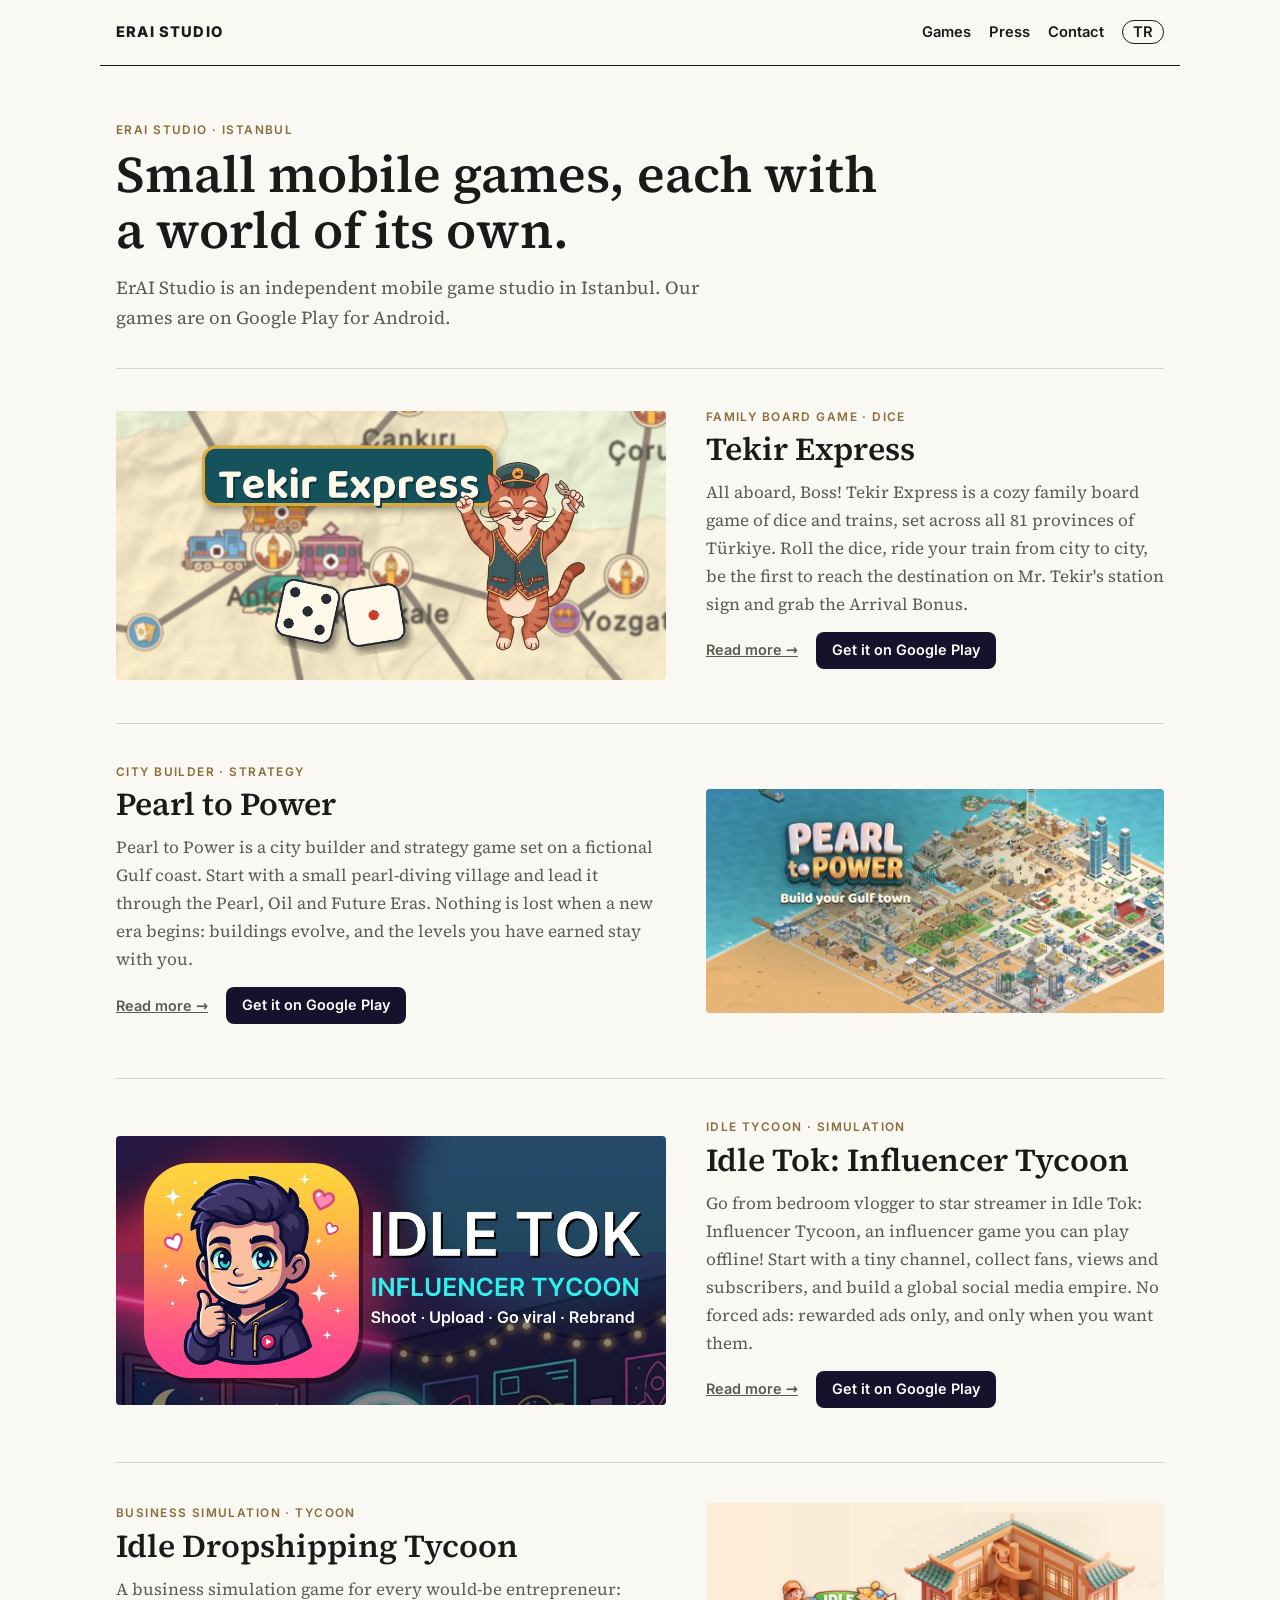
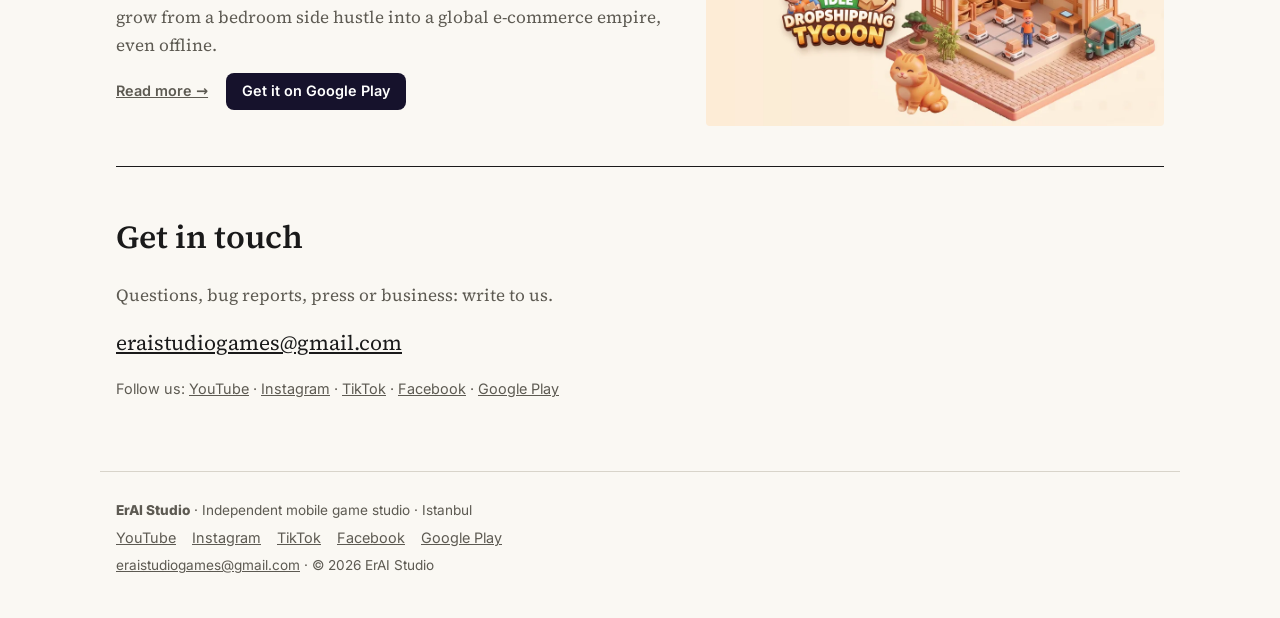
==== index.html @ 65d72d30 "eraistudio.com: editoryal tasarımlı yeni site (EN + TR) - Ana sayfa, 4 oyun sayfası, basın kiti; Tür" ====
<!doctype html>
<html lang="en"><head><meta charset="utf-8"><meta name="viewport" content="width=device-width,initial-scale=1">
<title>ErAI Studio · Mobile games</title><meta name="description" content="ErAI Studio is an independent mobile game studio in Istanbul. Our games are on Google Play for Android.">
<link rel="canonical" href="https://eraistudio.com/"><link rel="alternate" hreflang="en" href="https://eraistudio.com/"><link rel="alternate" hreflang="tr" href="https://eraistudio.com/tr/"><link rel="alternate" hreflang="x-default" href="https://eraistudio.com/">
<meta property="og:type" content="website"><meta property="og:site_name" content="ErAI Studio"><meta property="og:title" content="ErAI Studio · Mobile games">
<meta property="og:description" content="ErAI Studio is an independent mobile game studio in Istanbul. Our games are on Google Play for Android."><meta property="og:url" content="https://eraistudio.com/"><meta property="og:image" content="https://eraistudio.com/img/brand/icon-512.png">
<meta name="twitter:card" content="summary_large_image"><meta name="theme-color" content="#faf8f3">
<link rel="icon" href="/favicon.ico" sizes="any"><link rel="apple-touch-icon" href="/img/brand/apple-touch-icon.png">
<link rel="stylesheet" href="/fonts/fonts.css"><style>:root{--bg:#faf8f3;--ink:#1a1a1a;--muted:#5d5a52;--line:#d8d4ca;--accent:#8a6d3b;--card:#fff;--btn:#16122C;--btn-ink:#fff}
@media (prefers-color-scheme:dark){:root{--bg:#14131a;--ink:#ecebe6;--muted:#a7a49b;--line:#2e2c36;--accent:#d9b57a;--card:#1d1c24;--btn:#ecebe6;--btn-ink:#14131a}}
*{box-sizing:border-box}html{-webkit-text-size-adjust:100%}
body{margin:0;background:var(--bg);color:var(--ink);font:17px/1.65 'Source Serif 4',Georgia,serif}
img{max-width:100%;height:auto;display:block}a{color:inherit}
.top{display:flex;justify-content:space-between;align-items:center;gap:16px;flex-wrap:wrap;max-width:1080px;margin:0 auto;padding:22px 16px;border-bottom:1px solid var(--ink);font:600 .92rem/1.4 Inter,system-ui,sans-serif}
.logo{font-weight:800;letter-spacing:.08em;text-transform:uppercase;text-decoration:none}
.top nav a{margin-left:18px;text-decoration:none}.top nav a:hover{text-decoration:underline}
.lang{border:1px solid var(--ink);border-radius:999px;padding:2px 10px}
main{max-width:1080px;margin:0 auto;padding:0 16px}
.kicker{font:600 .74rem/1.4 Inter,system-ui,sans-serif;letter-spacing:.12em;text-transform:uppercase;color:var(--accent)}
.intro{padding:56px 0 34px}.intro h1{font-size:clamp(2.1rem,5vw,3.2rem);font-weight:600;line-height:1.1;margin:8px 0 14px;max-width:800px}
.lede{color:var(--muted);font-size:1.15rem;max-width:640px;margin:0}
.row{display:grid;grid-template-columns:1.2fr 1fr;gap:40px;align-items:center;padding:40px 0;border-top:1px solid var(--line)}
.row:nth-child(even) .img{order:2}
.row .img img{border-radius:4px}.row h2{font-size:2rem;font-weight:600;margin:6px 0 10px;line-height:1.15}.row h2 a{text-decoration:none}
.row p{color:var(--muted);margin:0 0 14px}
.links{font:600 .9rem/1.4 Inter,system-ui,sans-serif;display:flex;gap:18px;align-items:center;flex-wrap:wrap}
.play{display:inline-block;background:var(--btn);color:var(--btn-ink);text-decoration:none;padding:9px 16px;border-radius:8px;font:600 .9rem/1.3 Inter,system-ui,sans-serif}
.contact{border-top:1px solid var(--ink);padding:44px 0 56px}.contact h2{font-size:2rem;font-weight:600;margin:0 0 6px}
.contact p{color:var(--muted)}.mail{font-size:1.3rem;color:var(--ink)!important}
.soc{font:.9rem/1.6 Inter,system-ui,sans-serif}
.foot{max-width:1080px;margin:0 auto;padding:26px 16px 40px;border-top:1px solid var(--line);color:var(--muted);font:.85rem/1.8 Inter,system-ui,sans-serif;display:grid;gap:4px}
.foot .soc a{margin-right:12px}
.crumb{font:600 .88rem/1.4 Inter,system-ui,sans-serif;margin:26px 0 0}.crumb a{text-decoration:none}
.ghead{display:flex;gap:22px;align-items:center;padding:26px 0}.ghead .icon{border-radius:22px;width:96px;height:96px}
.ghead h1{font-size:clamp(1.9rem,4.5vw,2.8rem);font-weight:600;margin:4px 0 12px;line-height:1.1}.ghead p{margin:0}
.hero{border-radius:6px;width:100%}
.cols{display:grid;grid-template-columns:1fr 300px;gap:48px;padding:30px 0}
.text h2,.game>h2,.press h2{font-size:1.6rem;font-weight:600;margin:10px 0 8px}
.text h3{font:700 .85rem/1.4 Inter,system-ui,sans-serif;letter-spacing:.06em;margin:26px 0 6px}
.text ul{padding-left:20px}.text li{margin:4px 0}
.facts{border-top:2px solid var(--ink);padding-top:12px;font:.9rem/1.5 Inter,system-ui,sans-serif;align-self:start;position:sticky;top:16px}
.facts dt{color:var(--muted);font-size:.75rem;text-transform:uppercase;letter-spacing:.08em;margin-top:12px}.facts dd{margin:2px 0 0;overflow-wrap:anywhere}
.shots{display:grid;grid-template-columns:repeat(4,1fr);gap:14px;padding:6px 0 56px}.shots img{border-radius:10px;border:1px solid var(--line)}
.press{padding-bottom:56px}.logos{display:grid;grid-template-columns:repeat(3,1fr);gap:16px}
.dl{margin:0;background:var(--card);border:1px solid var(--line);border-radius:8px;padding:14px}.dl.dark{background:#0E0E16}
.dl img{height:110px;width:100%;object-fit:contain}.dl figcaption{font:.85rem Inter,system-ui,sans-serif;margin-top:8px}.dl.dark figcaption a{color:#fff}
.pk{border-top:1px solid var(--line);padding:22px 0}.pk h3{font-size:1.4rem;font-weight:600;margin:0}.pk p{font:.88rem/1.6 Inter,system-ui,sans-serif}
.pkimg{display:grid;grid-template-columns:120px 1fr;gap:14px;align-items:center;max-width:620px}.pkimg img:first-child{border-radius:24px}
@media (max-width:760px){.row{grid-template-columns:1fr;gap:18px;padding:30px 0}.row .img{order:0!important}
.cols{grid-template-columns:1fr;gap:20px}.facts{position:static}.shots{grid-template-columns:repeat(2,1fr)}
.logos{grid-template-columns:1fr}.ghead .icon{width:72px;height:72px;border-radius:16px}.top nav a{margin-left:12px}}
.row>*,.cols>*,.ghead>*{min-width:0}
</style><script type="application/ld+json">{"@context": "https://schema.org", "@type": "Organization", "name": "ErAI Studio", "url": "https://eraistudio.com/", "logo": "https://eraistudio.com/img/brand/icon-512.png", "email": "eraistudiogames@gmail.com", "sameAs": ["https://www.youtube.com/@eraistudiogames", "https://www.instagram.com/eraistudiogames/", "https://www.tiktok.com/@eraistudio_games", "https://www.facebook.com/profile.php?id=61594981989212", "https://play.google.com/store/apps/dev?id=8369372898684036857"], "address": {"@type": "PostalAddress", "addressLocality": "Istanbul", "addressCountry": "TR"}}</script></head>
<body><header class="top"><a class="logo" href="/" lang="en">ErAI Studio</a>
<nav><a href="/#games">Games</a><a href="/press/">Press</a><a href="/#contact">Contact</a><a class="lang" href="/tr/" hreflang="tr" lang="tr">TR</a></nav></header>
<main><section class="intro"><div class="kicker"><span lang="en">ErAI Studio</span> · Istanbul</div><h1>Small mobile games, each with a world of its own.</h1><p class="lede">ErAI Studio is an independent mobile game studio in Istanbul. Our games are on Google Play for Android.</p></section>
<section id="games"><article class="row"><a class="img" href="/games/tekir-express/"><img src="/img/tekir-express/feature-en.webp" width="1024" height="500" alt="Tekir Express" loading="lazy"></a>
<div><div class="kicker">Family board game · Dice</div><h2><a href="/games/tekir-express/">Tekir Express</a></h2><p>All aboard, Boss! Tekir Express is a cozy family board game of dice and trains, set across all 81 provinces of Türkiye. Roll the dice, ride your train from city to city, be the first to reach the destination on Mr. Tekir&#x27;s station sign and grab the Arrival Bonus.</p>
<p class="links"><a href="/games/tekir-express/">Read more →</a> <a class="play" href="https://play.google.com/store/apps/details?id=com.eraistudio.tekirexpress&hl=en">Get it on Google Play</a></p></div></article><article class="row"><a class="img" href="/games/pearl-to-power/"><img src="/img/pearl-to-power/feature-en.webp" width="1024" height="500" alt="Pearl to Power" loading="lazy"></a>
<div><div class="kicker">City builder · Strategy</div><h2><a href="/games/pearl-to-power/">Pearl to Power</a></h2><p>Pearl to Power is a city builder and strategy game set on a fictional Gulf coast. Start with a small pearl-diving village and lead it through the Pearl, Oil and Future Eras. Nothing is lost when a new era begins: buildings evolve, and the levels you have earned stay with you.</p>
<p class="links"><a href="/games/pearl-to-power/">Read more →</a> <a class="play" href="https://play.google.com/store/apps/details?id=com.eraistudio.pearltopower&hl=en">Get it on Google Play</a></p></div></article><article class="row"><a class="img" href="/games/idle-tok/"><img src="/img/idle-tok/feature-en.webp" width="1024" height="500" alt="Idle Tok: Influencer Tycoon" loading="lazy"></a>
<div><div class="kicker">Idle tycoon · Simulation</div><h2><a href="/games/idle-tok/">Idle Tok: Influencer Tycoon</a></h2><p>Go from bedroom vlogger to star streamer in Idle Tok: Influencer Tycoon, an influencer game you can play offline! Start with a tiny channel, collect fans, views and subscribers, and build a global social media empire. No forced ads: rewarded ads only, and only when you want them.</p>
<p class="links"><a href="/games/idle-tok/">Read more →</a> <a class="play" href="https://play.google.com/store/apps/details?id=com.eraistudio.idletok&hl=en">Get it on Google Play</a></p></div></article><article class="row"><a class="img" href="/games/idle-dropshipping-tycoon/"><img src="/img/idle-dropshipping-tycoon/feature-en.webp" width="1024" height="500" alt="Idle Dropshipping Tycoon" loading="lazy"></a>
<div><div class="kicker">Business simulation · Tycoon</div><h2><a href="/games/idle-dropshipping-tycoon/">Idle Dropshipping Tycoon</a></h2><p>A business simulation game for every would-be entrepreneur: grow from a bedroom side hustle into a global e-commerce empire, even offline.</p>
<p class="links"><a href="/games/idle-dropshipping-tycoon/">Read more →</a> <a class="play" href="https://play.google.com/store/apps/details?id=com.eraistudio.idledropshippingtycoon&hl=en">Get it on Google Play</a></p></div></article></section>
<section id="contact" class="contact"><h2>Get in touch</h2><p>Questions, bug reports, press or business: write to us.</p><p><a class="mail" href="mailto:eraistudiogames@gmail.com">eraistudiogames@gmail.com</a></p>
<p class="soc">Follow us: <a href="https://www.youtube.com/@eraistudiogames" rel="me noopener">YouTube</a> · <a href="https://www.instagram.com/eraistudiogames/" rel="me noopener">Instagram</a> · <a href="https://www.tiktok.com/@eraistudio_games" rel="me noopener">TikTok</a> · <a href="https://www.facebook.com/profile.php?id=61594981989212" rel="me noopener">Facebook</a> · <a href="https://play.google.com/store/apps/dev?id=8369372898684036857" rel="me noopener">Google Play</a></p></section></main>
<footer class="foot"><div><strong>ErAI Studio</strong> · Independent mobile game studio · Istanbul</div>
<div class="soc"><a href="https://www.youtube.com/@eraistudiogames" rel="me noopener">YouTube</a> <a href="https://www.instagram.com/eraistudiogames/" rel="me noopener">Instagram</a> <a href="https://www.tiktok.com/@eraistudio_games" rel="me noopener">TikTok</a> <a href="https://www.facebook.com/profile.php?id=61594981989212" rel="me noopener">Facebook</a> <a href="https://play.google.com/store/apps/dev?id=8369372898684036857" rel="me noopener">Google Play</a></div>
<div><a href="mailto:eraistudiogames@gmail.com">eraistudiogames@gmail.com</a> · © 2026 ErAI Studio</div></footer></body></html>
---- fonts/fonts.css ----
@font-face {
  font-family: 'Inter';
  font-style: normal;
  font-weight: 400;
  font-display: swap;
  src: url(/fonts/Inter-400-latin-ext.woff2) format('woff2');
  unicode-range: U+0100-02BA, U+02BD-02C5, U+02C7-02CC, U+02CE-02D7, U+02DD-02FF, U+0304, U+0308, U+0329, U+1D00-1DBF, U+1E00-1E9F, U+1EF2-1EFF, U+2020, U+20A0-20AB, U+20AD-20C4, U+2113, U+2C60-2C7F, U+A720-A7FF;
}
@font-face {
  font-family: 'Inter';
  font-style: normal;
  font-weight: 400;
  font-display: swap;
  src: url(/fonts/Inter-400-latin.woff2) format('woff2');
  unicode-range: U+0000-00FF, U+0131, U+0152-0153, U+02BB-02BC, U+02C6, U+02DA, U+02DC, U+0304, U+0308, U+0329, U+2000-206F, U+20AC, U+2122, U+2191, U+2193, U+2212, U+2215, U+FEFF, U+FFFD;
}
@font-face {
  font-family: 'Inter';
  font-style: normal;
  font-weight: 600;
  font-display: swap;
  src: url(/fonts/Inter-600-latin-ext.woff2) format('woff2');
  unicode-range: U+0100-02BA, U+02BD-02C5, U+02C7-02CC, U+02CE-02D7, U+02DD-02FF, U+0304, U+0308, U+0329, U+1D00-1DBF, U+1E00-1E9F, U+1EF2-1EFF, U+2020, U+20A0-20AB, U+20AD-20C4, U+2113, U+2C60-2C7F, U+A720-A7FF;
}
@font-face {
  font-family: 'Inter';
  font-style: normal;
  font-weight: 600;
  font-display: swap;
  src: url(/fonts/Inter-600-latin.woff2) format('woff2');
  unicode-range: U+0000-00FF, U+0131, U+0152-0153, U+02BB-02BC, U+02C6, U+02DA, U+02DC, U+0304, U+0308, U+0329, U+2000-206F, U+20AC, U+2122, U+2191, U+2193, U+2212, U+2215, U+FEFF, U+FFFD;
}
@font-face {
  font-family: 'Inter';
  font-style: normal;
  font-weight: 800;
  font-display: swap;
  src: url(/fonts/Inter-800-latin-ext.woff2) format('woff2');
  unicode-range: U+0100-02BA, U+02BD-02C5, U+02C7-02CC, U+02CE-02D7, U+02DD-02FF, U+0304, U+0308, U+0329, U+1D00-1DBF, U+1E00-1E9F, U+1EF2-1EFF, U+2020, U+20A0-20AB, U+20AD-20C4, U+2113, U+2C60-2C7F, U+A720-A7FF;
}
@font-face {
  font-family: 'Inter';
  font-style: normal;
  font-weight: 800;
  font-display: swap;
  src: url(/fonts/Inter-800-latin.woff2) format('woff2');
  unicode-range: U+0000-00FF, U+0131, U+0152-0153, U+02BB-02BC, U+02C6, U+02DA, U+02DC, U+0304, U+0308, U+0329, U+2000-206F, U+20AC, U+2122, U+2191, U+2193, U+2212, U+2215, U+FEFF, U+FFFD;
}
@font-face {
  font-family: 'Source Serif 4';
  font-style: normal;
  font-weight: 400;
  font-display: swap;
  src: url(/fonts/SourceSerif4-400-latin-ext.woff2) format('woff2');
  unicode-range: U+0100-02BA, U+02BD-02C5, U+02C7-02CC, U+02CE-02D7, U+02DD-02FF, U+0304, U+0308, U+0329, U+1D00-1DBF, U+1E00-1E9F, U+1EF2-1EFF, U+2020, U+20A0-20AB, U+20AD-20C4, U+2113, U+2C60-2C7F, U+A720-A7FF;
}
@font-face {
  font-family: 'Source Serif 4';
  font-style: normal;
  font-weight: 400;
  font-display: swap;
  src: url(/fonts/SourceSerif4-400-latin.woff2) format('woff2');
  unicode-range: U+0000-00FF, U+0131, U+0152-0153, U+02BB-02BC, U+02C6, U+02DA, U+02DC, U+0304, U+0308, U+0329, U+2000-206F, U+20AC, U+2122, U+2191, U+2193, U+2212, U+2215, U+FEFF, U+FFFD;
}
@font-face {
  font-family: 'Source Serif 4';
  font-style: normal;
  font-weight: 600;
  font-display: swap;
  src: url(/fonts/SourceSerif4-600-latin-ext.woff2) format('woff2');
  unicode-range: U+0100-02BA, U+02BD-02C5, U+02C7-02CC, U+02CE-02D7, U+02DD-02FF, U+0304, U+0308, U+0329, U+1D00-1DBF, U+1E00-1E9F, U+1EF2-1EFF, U+2020, U+20A0-20AB, U+20AD-20C4, U+2113, U+2C60-2C7F, U+A720-A7FF;
}
@font-face {
  font-family: 'Source Serif 4';
  font-style: normal;
  font-weight: 600;
  font-display: swap;
  src: url(/fonts/SourceSerif4-600-latin.woff2) format('woff2');
  unicode-range: U+0000-00FF, U+0131, U+0152-0153, U+02BB-02BC, U+02C6, U+02DA, U+02DC, U+0304, U+0308, U+0329, U+2000-206F, U+20AC, U+2122, U+2191, U+2193, U+2212, U+2215, U+FEFF, U+FFFD;
}
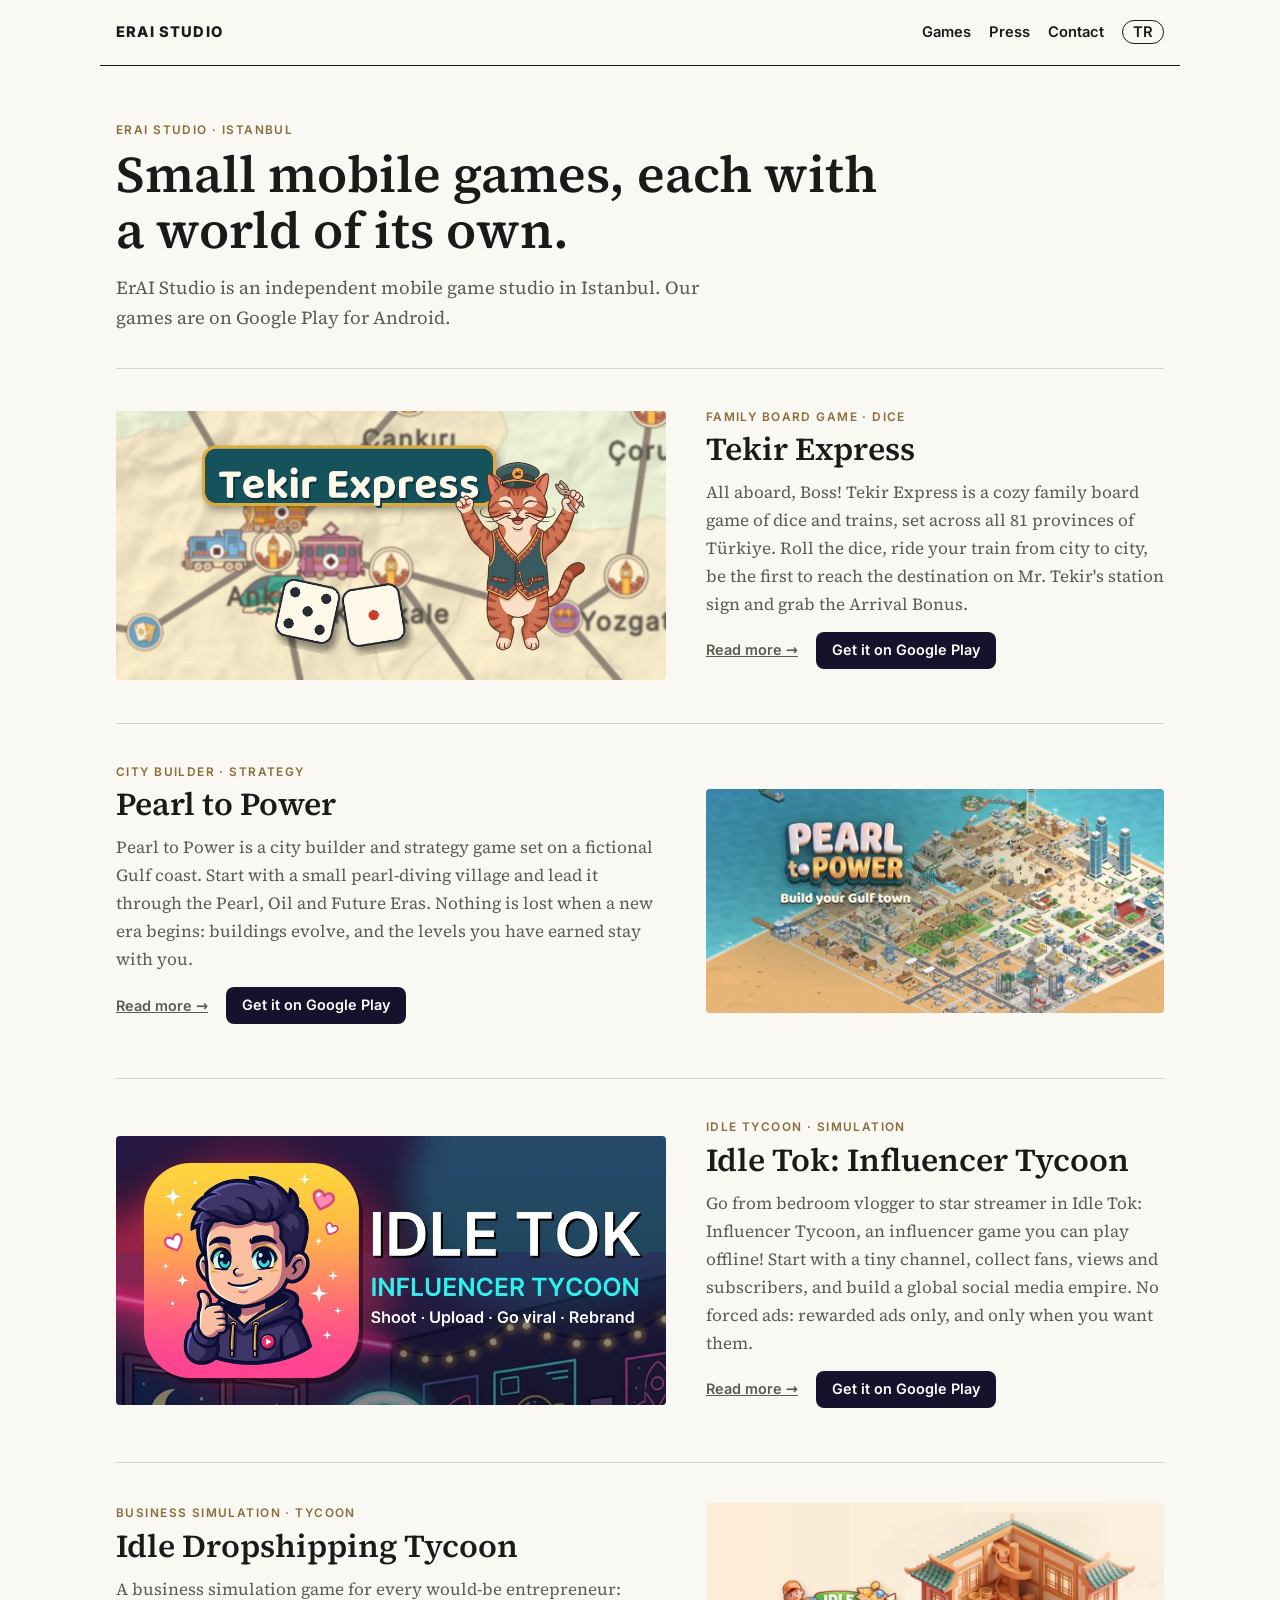
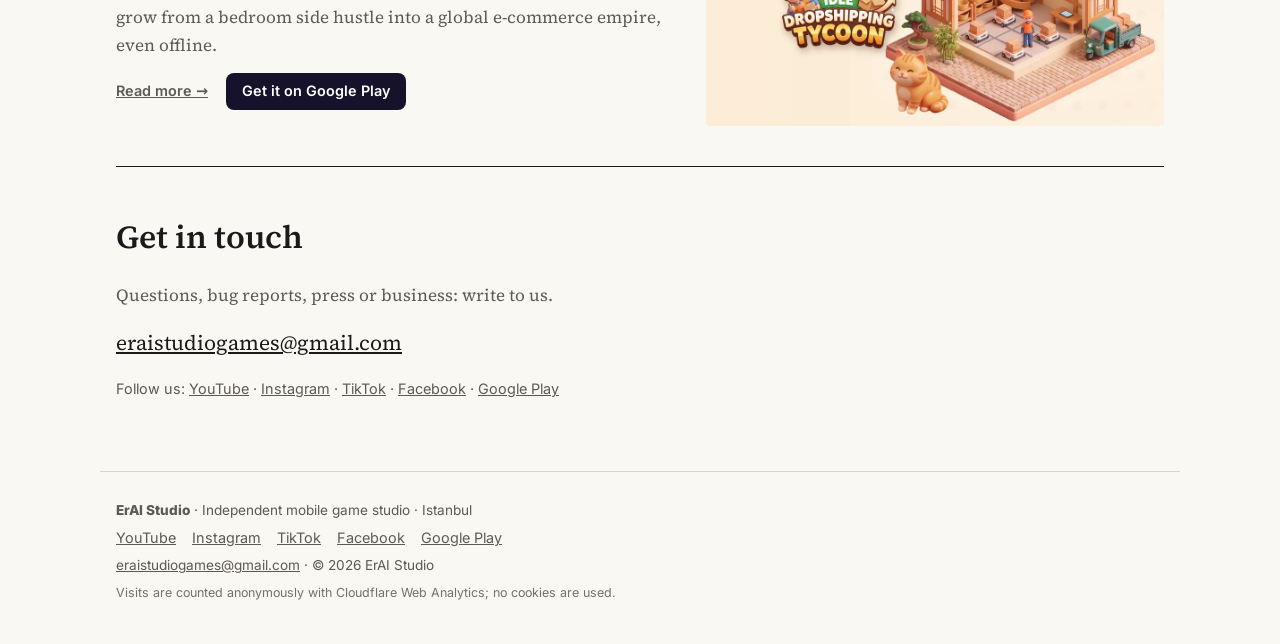
==== commit bd4597a4: "Cloudflare Web Analytics (çerezsiz) ve alt bilgide ölçüm notu Doğrulama: 13 sayfa yeniden üretildi; " ====
--- a/index.html
+++ b/index.html
@@ -50,6 +50,12 @@
 .cols{grid-template-columns:1fr;gap:20px}.facts{position:static}.shots{grid-template-columns:repeat(2,1fr)}
 .logos{grid-template-columns:1fr}.ghead .icon{width:72px;height:72px;border-radius:16px}.top nav a{margin-left:12px}}
 .row>*,.cols>*,.ghead>*{min-width:0}
+@media (max-width:760px){.top{padding:12px 16px}.top nav{display:flex;flex-wrap:wrap;align-items:center;gap:2px 4px;margin-left:-10px}
+.top nav a{margin:0;padding:12px 10px;min-height:44px;display:inline-flex;align-items:center}.top nav a.lang{padding:8px 12px;min-height:36px;margin-left:6px}
+.logo{display:inline-block;padding:10px 0}
+.links a,.crumb a,.foot a,.soc a,.facts dd a,.pk p a,.dl figcaption a,.contact a{display:inline-block;padding:10px 0;min-height:44px}
+.links{gap:4px 18px}.foot .soc a{margin-right:16px}.play{padding:12px 18px}}
+.foot .note{font-size:.78rem;opacity:.85}
 </style><script type="application/ld+json">{"@context": "https://schema.org", "@type": "Organization", "name": "ErAI Studio", "url": "https://eraistudio.com/", "logo": "https://eraistudio.com/img/brand/icon-512.png", "email": "eraistudiogames@gmail.com", "sameAs": ["https://www.youtube.com/@eraistudiogames", "https://www.instagram.com/eraistudiogames/", "https://www.tiktok.com/@eraistudio_games", "https://www.facebook.com/profile.php?id=61594981989212", "https://play.google.com/store/apps/dev?id=8369372898684036857"], "address": {"@type": "PostalAddress", "addressLocality": "Istanbul", "addressCountry": "TR"}}</script></head>
 <body><header class="top"><a class="logo" href="/" lang="en">ErAI Studio</a>
 <nav><a href="/#games">Games</a><a href="/press/">Press</a><a href="/#contact">Contact</a><a class="lang" href="/tr/" hreflang="tr" lang="tr">TR</a></nav></header>
@@ -67,4 +73,5 @@
 <p class="soc">Follow us: <a href="https://www.youtube.com/@eraistudiogames" rel="me noopener">YouTube</a> · <a href="https://www.instagram.com/eraistudiogames/" rel="me noopener">Instagram</a> · <a href="https://www.tiktok.com/@eraistudio_games" rel="me noopener">TikTok</a> · <a href="https://www.facebook.com/profile.php?id=61594981989212" rel="me noopener">Facebook</a> · <a href="https://play.google.com/store/apps/dev?id=8369372898684036857" rel="me noopener">Google Play</a></p></section></main>
 <footer class="foot"><div><strong>ErAI Studio</strong> · Independent mobile game studio · Istanbul</div>
 <div class="soc"><a href="https://www.youtube.com/@eraistudiogames" rel="me noopener">YouTube</a> <a href="https://www.instagram.com/eraistudiogames/" rel="me noopener">Instagram</a> <a href="https://www.tiktok.com/@eraistudio_games" rel="me noopener">TikTok</a> <a href="https://www.facebook.com/profile.php?id=61594981989212" rel="me noopener">Facebook</a> <a href="https://play.google.com/store/apps/dev?id=8369372898684036857" rel="me noopener">Google Play</a></div>
-<div><a href="mailto:eraistudiogames@gmail.com">eraistudiogames@gmail.com</a> · © 2026 ErAI Studio</div></footer></body></html>+<div><a href="mailto:eraistudiogames@gmail.com">eraistudiogames@gmail.com</a> · © 2026 ErAI Studio</div><div class="note">Visits are counted anonymously with Cloudflare Web Analytics; no cookies are used.</div></footer>
+<script defer src="https://static.cloudflareinsights.com/beacon.min.js" data-cf-beacon='{"token": "5d2d8a663fc64ab697e183c93caa1a09"}'></script></body></html>
